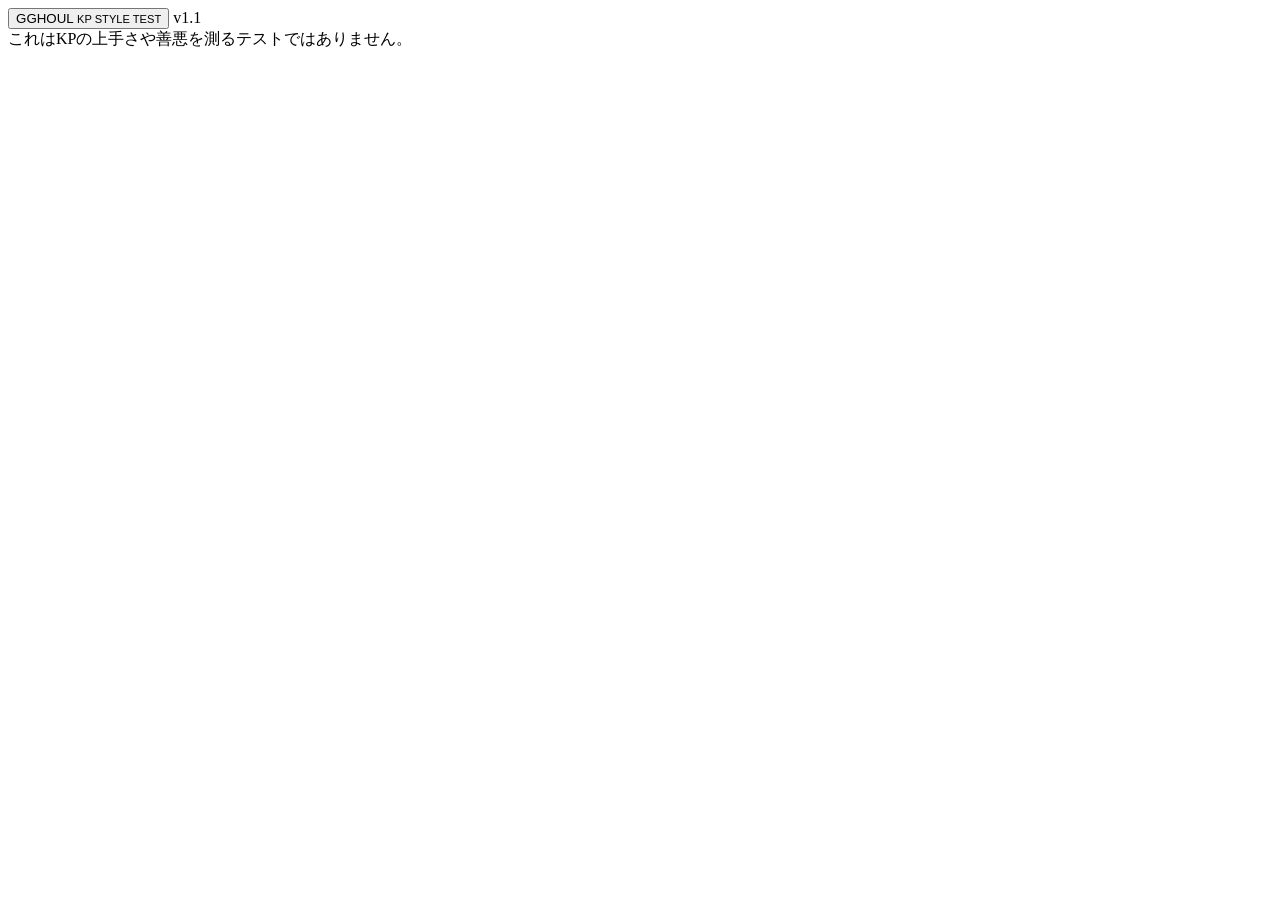
==== ghoul-kp-style/index.html @ 23f78d7a "Add GHOUL GitHub Pages entrypoint" ====
<!doctype html>
<html lang="ja">
<head>
  <meta charset="utf-8">
  <meta name="viewport" content="width=device-width, initial-scale=1">
  <meta name="theme-color" content="#101714">
  <title>GHOUL KP STYLE TEST</title>
  <!-- GitHub Pages frontend / Google Apps Script response backend -->
  <link rel="stylesheet" href="assets/style.css">
</head>
<body>
<script src="assets/script-0.js"></script>
  <div class="grain" aria-hidden="true"></div>
  <header class="site-header">
    <button class="brand" data-action="home" aria-label="最初の画面へ">
      <span class="sigil">G</span><span>GHOUL <small>KP STYLE TEST</small></span>
    </button>
    <span class="version">v1.1</span>
  </header>
  <main id="app" tabindex="-1"></main>
  <footer>これはKPの上手さや善悪を測るテストではありません。</footer>
  <script src="assets/script-1.js"></script>
  <script src="assets/script-2.js"></script>
  <script src="assets/script-3.js"></script>
  <script src="assets/script-4.js"></script>
  <script src="assets/script-5.js"></script>
  <script src="assets/script-6.js"></script>
</body>
</html>
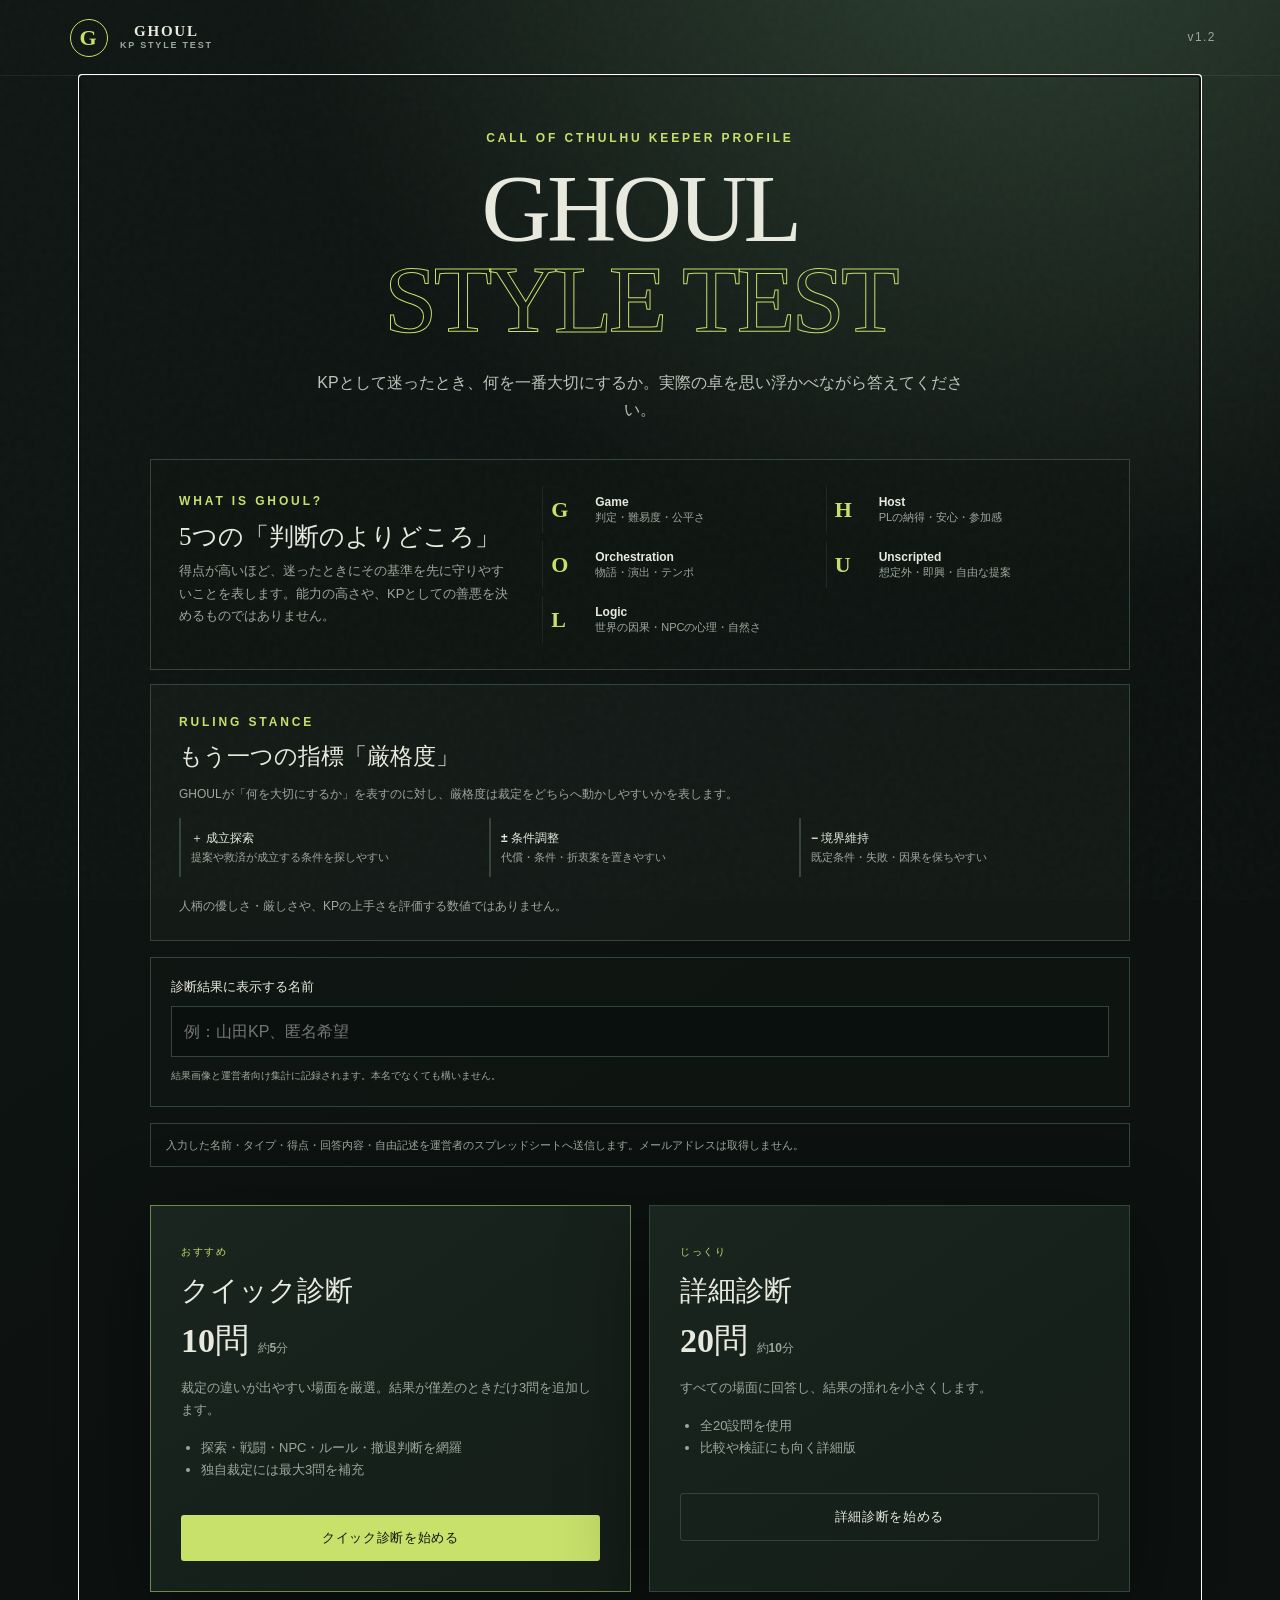
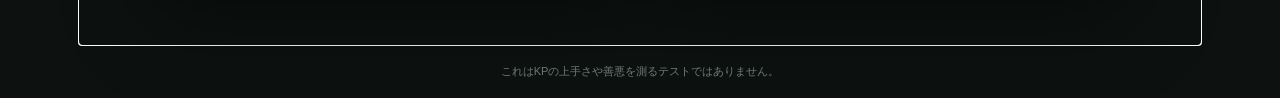
==== commit 81290666: "bump GHOUL calibration version" ====
--- a/ghoul-kp-style/index.html
+++ b/ghoul-kp-style/index.html
@@ -15,7 +15,7 @@
     <button class="brand" data-action="home" aria-label="最初の画面へ">
       <span class="sigil">G</span><span>GHOUL <small>KP STYLE TEST</small></span>
     </button>
-    <span class="version">v1.1</span>
+    <span class="version">v1.2</span>
   </header>
   <main id="app" tabindex="-1"></main>
   <footer>これはKPの上手さや善悪を測るテストではありません。</footer>
--- a/ghoul-kp-style/assets/style.css
+++ b/ghoul-kp-style/assets/style.css
@@ -0,0 +1,11 @@
+:root{--ink:#e9eadf;--muted:#9ca89d;--paper:#101714;--panel:#17211c;--line:#33453b;--acid:#c8e16b;--amber:#e3b968;--danger:#d47768;--shadow:0 24px 80px #0007;font-family:"Yu Gothic UI","Hiragino Kaku Gothic ProN",Meiryo,sans-serif;color:var(--ink);background:var(--paper);font-synthesis:none}*{box-sizing:border-box}body{margin:0;min-height:100vh;background:radial-gradient(circle at 80% -10%,#304334 0,transparent 36%),linear-gradient(145deg,#101714,#0d1210 60%);line-height:1.7}.grain{position:fixed;inset:0;pointer-events:none;opacity:.16;background-image:url("data:image/svg+xml,%3Csvg viewBox='0 0 180 180' xmlns='http://www.w3.org/2000/svg'%3E%3Cfilter id='n'%3E%3CfeTurbulence type='fractalNoise' baseFrequency='.8' numOctaves='4' stitchTiles='stitch'/%3E%3C/filter%3E%3Crect width='100%25' height='100%25' filter='url(%23n)' opacity='.15'/%3E%3C/svg%3E")}.site-header{height:76px;padding:0 clamp(20px,5vw,72px);display:flex;align-items:center;justify-content:space-between;border-bottom:1px solid #ffffff12;position:relative;z-index:2}.brand{display:flex;gap:12px;align-items:center;background:none;border:0;color:var(--ink);font:700 15px/1.1 Georgia,serif;letter-spacing:.12em;cursor:pointer}.brand small{display:block;color:var(--muted);font:600 9px/1.5 sans-serif;letter-spacing:.2em}.sigil{display:grid;place-items:center;width:38px;height:38px;border:1px solid var(--acid);border-radius:50%;color:var(--acid);font:700 22px Georgia,serif}.version{color:var(--muted);font-size:12px;letter-spacing:.12em}main{width:min(1120px,calc(100% - 32px));margin:0 auto;min-height:calc(100vh - 136px);display:grid;align-items:center;padding:52px 0}footer{text-align:center;color:#738078;font-size:11px;padding:18px}.hero{display:grid;grid-template-columns:1.2fr .8fr;gap:56px;align-items:center}.eyebrow{color:var(--acid);font-size:12px;font-weight:700;letter-spacing:.24em;text-transform:uppercase}.hero h1,.result-title{font:400 clamp(48px,8vw,94px)/.94 Georgia,"Yu Mincho",serif;letter-spacing:-.04em;margin:16px 0 24px}.hero h1 span{display:block;color:transparent;-webkit-text-stroke:1px var(--acid)}.lead{max-width:670px;color:#bdc6bc;font-size:16px}.axis-strip{display:flex;gap:8px;margin:30px 0;flex-wrap:wrap}.axis-pill{border:1px solid var(--line);border-radius:999px;padding:7px 12px;font-size:12px}.axis-pill b{color:var(--acid);margin-right:6px}.btn{border:0;border-radius:3px;padding:14px 22px;font-weight:800;letter-spacing:.05em;cursor:pointer;transition:.18s transform,.18s background}.btn:hover{transform:translateY(-2px)}.btn-primary{background:var(--acid);color:#10150f}.btn-secondary{background:transparent;border:1px solid var(--line);color:var(--ink)}.btn:disabled{opacity:.35;cursor:not-allowed;transform:none}.info-card,.question-card,.result-panel{background:linear-gradient(145deg,#1a251f,#141d18);border:1px solid var(--line);box-shadow:var(--shadow);padding:clamp(24px,4vw,48px);position:relative}.info-card:before,.question-card:before{content:"";position:absolute;inset:10px;border:1px solid #ffffff09;pointer-events:none}.info-card h2{font:400 25px Georgia,"Yu Mincho",serif;margin:0 0 18px}.steps{display:grid;gap:16px}.step{display:grid;grid-template-columns:36px 1fr;gap:12px}.step i{font:italic 24px Georgia;color:var(--amber)}.step p{margin:0;color:var(--muted);font-size:13px}.step strong{display:block;color:var(--ink);font-size:14px}.quiz{width:min(900px,100%);margin:auto}.progress-row{display:flex;align-items:center;gap:14px;margin-bottom:18px}.progress-track{height:2px;background:#ffffff17;flex:1}.progress-fill{height:100%;background:var(--acid);transition:width .25s}.progress-text{font:700 11px Georgia;color:var(--muted);letter-spacing:.15em}.q-number{font:italic 18px Georgia;color:var(--amber)}.question-card h1{font:400 clamp(26px,4vw,42px)/1.25 Georgia,"Yu Mincho",serif;margin:8px 0 14px}.scene{color:#b7c1b7;margin:0 0 28px}.choice-group{display:grid;gap:10px;border:0;padding:0;margin:0}.choice-group legend{font-size:12px;color:var(--acid);font-weight:800;letter-spacing:.08em;margin-bottom:12px}.choice{display:grid;grid-template-columns:34px 1fr;align-items:start;gap:12px;border:1px solid var(--line);background:#0e1511aa;padding:14px 16px;cursor:pointer;transition:.15s}.choice:hover{border-color:#78905f}.choice.selected{border-color:var(--acid);background:#263322}.choice input{position:absolute;opacity:0}.choice-key{display:grid;place-items:center;width:28px;height:28px;border:1px solid #536159;border-radius:50%;font:700 12px Georgia}.choice.selected .choice-key{background:var(--acid);border-color:var(--acid);color:#111}.choice-text{font-size:14px}.reason-block{margin-top:28px;padding-top:24px;border-top:1px solid var(--line)}.quiz-actions{display:flex;justify-content:space-between;gap:12px;margin-top:24px}.result-wrap{width:100%}.result-head{display:grid;grid-template-columns:1fr 420px;gap:36px;align-items:center}.result-title{font-size:clamp(50px,8vw,88px);margin:8px 0}.result-name{font:400 clamp(24px,3vw,38px) Georgia,"Yu Mincho",serif;color:var(--acid);margin:0}.result-desc{color:#bbc5bb;max-width:640px}.chart-wrap{aspect-ratio:1;position:relative}.chart-wrap canvas{width:100%;height:100%}.score-grid{display:grid;grid-template-columns:repeat(5,1fr);gap:8px;margin:34px 0}.score{border-top:2px solid var(--line);padding:12px 4px}.score.primary{border-color:var(--acid)}.score b{font:700 24px Georgia}.score small{display:block;color:var(--muted)}.strictness{display:grid;grid-template-columns:auto 1fr;gap:18px;align-items:center;padding:22px;border:1px solid var(--line);margin:24px 0}.strictness-value{font:700 32px Georgia;color:var(--amber)}.strictness h3,.strictness p{margin:0}.strictness p{color:var(--muted);font-size:13px}.answer-review{margin-top:30px}.answer-review details{border-top:1px solid var(--line);padding:14px 0}.answer-review summary{cursor:pointer;font-weight:700}.answer-review p{color:var(--muted);font-size:13px;margin:8px 0}.review-tags{display:flex;gap:8px;flex-wrap:wrap}.review-tag{font-size:11px;border:1px solid var(--line);padding:4px 8px}.error{margin:auto;text-align:center;color:var(--danger)}@media(max-width:800px){.hero,.result-head{grid-template-columns:1fr}.info-card{order:-1}.result-head{gap:12px}.chart-wrap{max-width:360px;margin:auto}.score-grid{grid-template-columns:repeat(5,minmax(54px,1fr))}.question-card{padding:24px 18px}.choice{padding:12px}.site-header{height:64px}main{padding:30px 0}.strictness{grid-template-columns:1fr}.hero h1{font-size:58px}}@media(max-width:480px){.hero{gap:28px}.info-card{padding:24px 20px}.score b{font-size:18px}.score small{font-size:9px}.quiz-actions .btn{padding:12px 15px}.brand{letter-spacing:.06em}}
+/* Diagnosis mode selector */
+.ghoul-guide{display:grid;grid-template-columns:.75fr 1.25fr;gap:28px;text-align:left;margin:36px 0 10px;padding:26px 28px;border:1px solid var(--line);background:#101713aa}.guide-intro h2{font:400 25px Georgia,"Yu Mincho",serif;margin:7px 0}.guide-intro p{color:var(--muted);font-size:13px;margin:0}.guide-axes{display:grid;grid-template-columns:1fr 1fr;gap:8px}.guide-axes>div{display:grid;grid-template-columns:34px 1fr;gap:10px;align-items:center;padding:8px;border-left:1px solid #ffffff12}.guide-axes b{font:700 22px Georgia;color:var(--acid)}.guide-axes span{color:var(--muted);font-size:11px;line-height:1.35}.guide-axes strong{display:block;color:var(--ink);font-size:12px}.guide-axes>div:last-child{grid-column:1/-1}
+.home-wrap{width:min(980px,100%);margin:auto}.hero-copy{text-align:center}.home-title{font:400 clamp(52px,9vw,96px)/.94 Georgia,"Yu Mincho",serif;letter-spacing:-.04em;margin:16px 0 24px}.home-title span{display:block;color:transparent;-webkit-text-stroke:1px var(--acid)}.hero-copy .lead{margin-inline:auto}.hero-copy .axis-strip{justify-content:center}.mode-grid{display:grid;grid-template-columns:1fr 1fr;gap:18px;margin-top:38px;text-align:left}.mode-card{background:linear-gradient(145deg,#1a251f,#141d18);border:1px solid var(--line);padding:30px;position:relative;box-shadow:var(--shadow)}.mode-card.recommended{border-color:#71884e}.mode-label{color:var(--acid);font-size:10px;font-weight:800;letter-spacing:.16em}.mode-card h2{font:400 28px Georgia,"Yu Mincho",serif;margin:8px 0}.mode-count{font:700 34px Georgia;margin:8px 0}.mode-count small{font:600 12px sans-serif;color:var(--muted)}.mode-card>p:not(.mode-count),.mode-card li{color:var(--muted);font-size:13px}.mode-card ul{padding-left:20px;min-height:54px}.mode-card .btn{width:100%;margin-top:8px}.resume{display:block;margin:22px auto 0}@media(max-width:800px){.mode-grid{grid-template-columns:1fr}.mode-card ul{min-height:auto}}
+@media(max-width:700px){.ghoul-guide{grid-template-columns:1fr;padding:22px 18px}.guide-axes{grid-template-columns:1fr}.guide-axes>div:last-child{grid-column:auto}}
+.custom-choice{margin-top:6px;border-style:dashed}.choice-text small{display:block;color:var(--muted);font-size:11px;margin-top:2px}.custom-editor{margin:12px 0 0;padding:16px;border:1px solid var(--line);background:#0e1511aa}.custom-editor label{display:block;color:var(--acid);font-size:12px;font-weight:700}.custom-editor label small{color:var(--muted);font-weight:400}.custom-editor textarea{display:block;width:100%;min-height:92px;margin:10px 0 4px;resize:vertical;border:1px solid var(--line);border-radius:2px;background:#0a100d;color:var(--ink);padding:12px;font:inherit;line-height:1.6}.custom-editor textarea:focus{outline:1px solid var(--acid);border-color:var(--acid)}.custom-editor>span{display:block;text-align:right;color:var(--muted);font-size:10px}.result-metrics{display:grid;grid-template-columns:repeat(3,1fr);gap:8px;margin:22px 0}.result-metrics>div{border:1px solid var(--line);padding:14px;text-align:center}.result-metrics b{display:block;font:700 26px Georgia;color:var(--acid)}.result-metrics span{color:var(--muted);font-size:11px}.metric-note{color:var(--muted);font-size:12px;margin-top:-10px}.reference-note{display:flex;justify-content:space-between;gap:12px;padding:12px 16px;margin-bottom:22px;border:1px solid var(--amber);color:var(--amber);font-size:12px}.reference-note span{color:var(--muted)}.empty-result{max-width:760px;margin:auto;text-align:center}.empty-result .result-desc{margin-inline:auto}
+.strictness-guide{margin:14px 0 0;padding:22px 28px;border:1px solid var(--line);text-align:left;background:#171f1aaa}.strictness-guide h2{font:400 23px Georgia,"Yu Mincho",serif;margin:6px 0}.strictness-guide>p,.strictness-guide>small{color:var(--muted);font-size:12px}.strictness-guide>div{display:grid;grid-template-columns:repeat(3,1fr);gap:8px;margin:14px 0}.strictness-guide>div span{padding:10px;border-left:2px solid var(--line);color:var(--muted);font-size:11px}.strictness-guide>div b{display:block;color:var(--ink);font-size:12px}.strictness-detail{margin-top:7px!important}.strictness-caution{margin-top:5px!important;color:var(--ink)!important;font-weight:700}@media(max-width:700px){.strictness-guide{padding:20px 18px}.strictness-guide>div{grid-template-columns:1fr}}
+.share-panel{display:grid;grid-template-columns:1fr auto;gap:24px;align-items:center;padding:24px 26px;margin:24px 0;border:1px solid var(--line);background:#171f1aaa}.share-panel h2{font:400 23px Georgia,"Yu Mincho",serif;margin:5px 0}.share-panel p{color:var(--muted);font-size:12px;margin:0}.share-actions{display:flex;gap:8px;flex-wrap:wrap;justify-content:flex-end}.share-actions .btn{padding:11px 15px;font-size:12px}@media(max-width:760px){.share-panel{grid-template-columns:1fr}.share-actions{justify-content:flex-start}.share-actions .btn{flex:1 1 180px}}
+.result-image-preview{grid-column:1/-1;width:min(100%,720px);margin:auto;border:1px solid var(--line);display:block}.image-help,.collection-status{grid-column:1/-1;text-align:center}.collection-notice{margin:16px 0 0;padding:12px 15px;border:1px solid var(--line);color:var(--muted);font-size:11px;text-align:left}.share-actions a{text-align:center;text-decoration:none}.collection-status{color:var(--muted);font-size:11px}
+.name-entry{margin:16px 0 0;padding:18px 20px;border:1px solid var(--line);text-align:left;background:#101713aa}.name-entry label{display:block;color:var(--ink);font-weight:700;font-size:13px}.name-entry input{width:100%;margin:8px 0 3px;padding:11px 12px;border:1px solid var(--line);background:#0a100d;color:var(--ink);font:inherit}.name-entry input:focus{outline:1px solid var(--acid);border-color:var(--acid)}.name-entry small{color:var(--muted);font-size:10px}.name-entry.invalid{border-color:var(--danger)}.name-entry.invalid:after{content:'名前を入力してから診断を選んでください。';display:block;color:var(--danger);font-size:11px;margin-top:5px}.drive-image-link{grid-column:1/-1;text-align:center}.copy-status{color:var(--acid)!important;text-align:center;grid-column:1/-1}
+.name-entry.invalid:after{content:'名前を入力してから診断を選んでください。'}.drive-image-link{display:none}
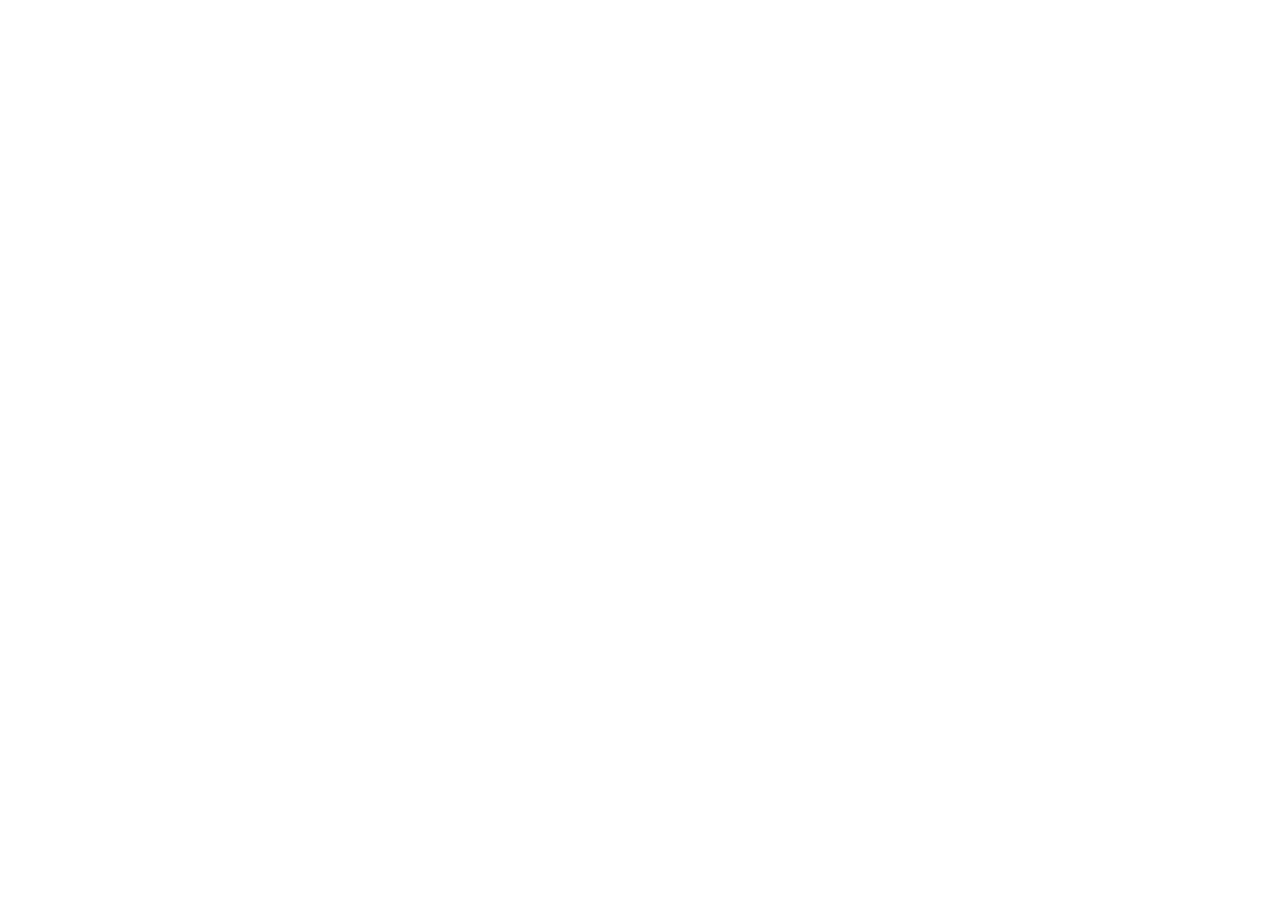
==== commit a3f504cb: "redirect GHOUL page to dedicated repository" ====
--- a/ghoul-kp-style/index.html
+++ b/ghoul-kp-style/index.html
@@ -3,27 +3,12 @@
 <head>
   <meta charset="utf-8">
   <meta name="viewport" content="width=device-width, initial-scale=1">
-  <meta name="theme-color" content="#101714">
+  <meta http-equiv="refresh" content="0;url=https://kanjiki.github.io/GHOUL-KP/">
+  <link rel="canonical" href="https://kanjiki.github.io/GHOUL-KP/">
   <title>GHOUL KP STYLE TEST</title>
-  <!-- GitHub Pages frontend / Google Apps Script response backend -->
-  <link rel="stylesheet" href="assets/style.css">
 </head>
 <body>
-<script src="assets/script-0.js"></script>
-  <div class="grain" aria-hidden="true"></div>
-  <header class="site-header">
-    <button class="brand" data-action="home" aria-label="最初の画面へ">
-      <span class="sigil">G</span><span>GHOUL <small>KP STYLE TEST</small></span>
-    </button>
-    <span class="version">v1.2</span>
-  </header>
-  <main id="app" tabindex="-1"></main>
-  <footer>これはKPの上手さや善悪を測るテストではありません。</footer>
-  <script src="assets/script-1.js"></script>
-  <script src="assets/script-2.js"></script>
-  <script src="assets/script-3.js"></script>
-  <script src="assets/script-4.js"></script>
-  <script src="assets/script-5.js"></script>
-  <script src="assets/script-6.js"></script>
+  <p>GHOUL KP STYLE TEST は移動しました。<a href="https://kanjiki.github.io/GHOUL-KP/">新しいページを開く</a></p>
+  <script>location.replace('https://kanjiki.github.io/GHOUL-KP/' + location.search + location.hash);</script>
 </body>
 </html>
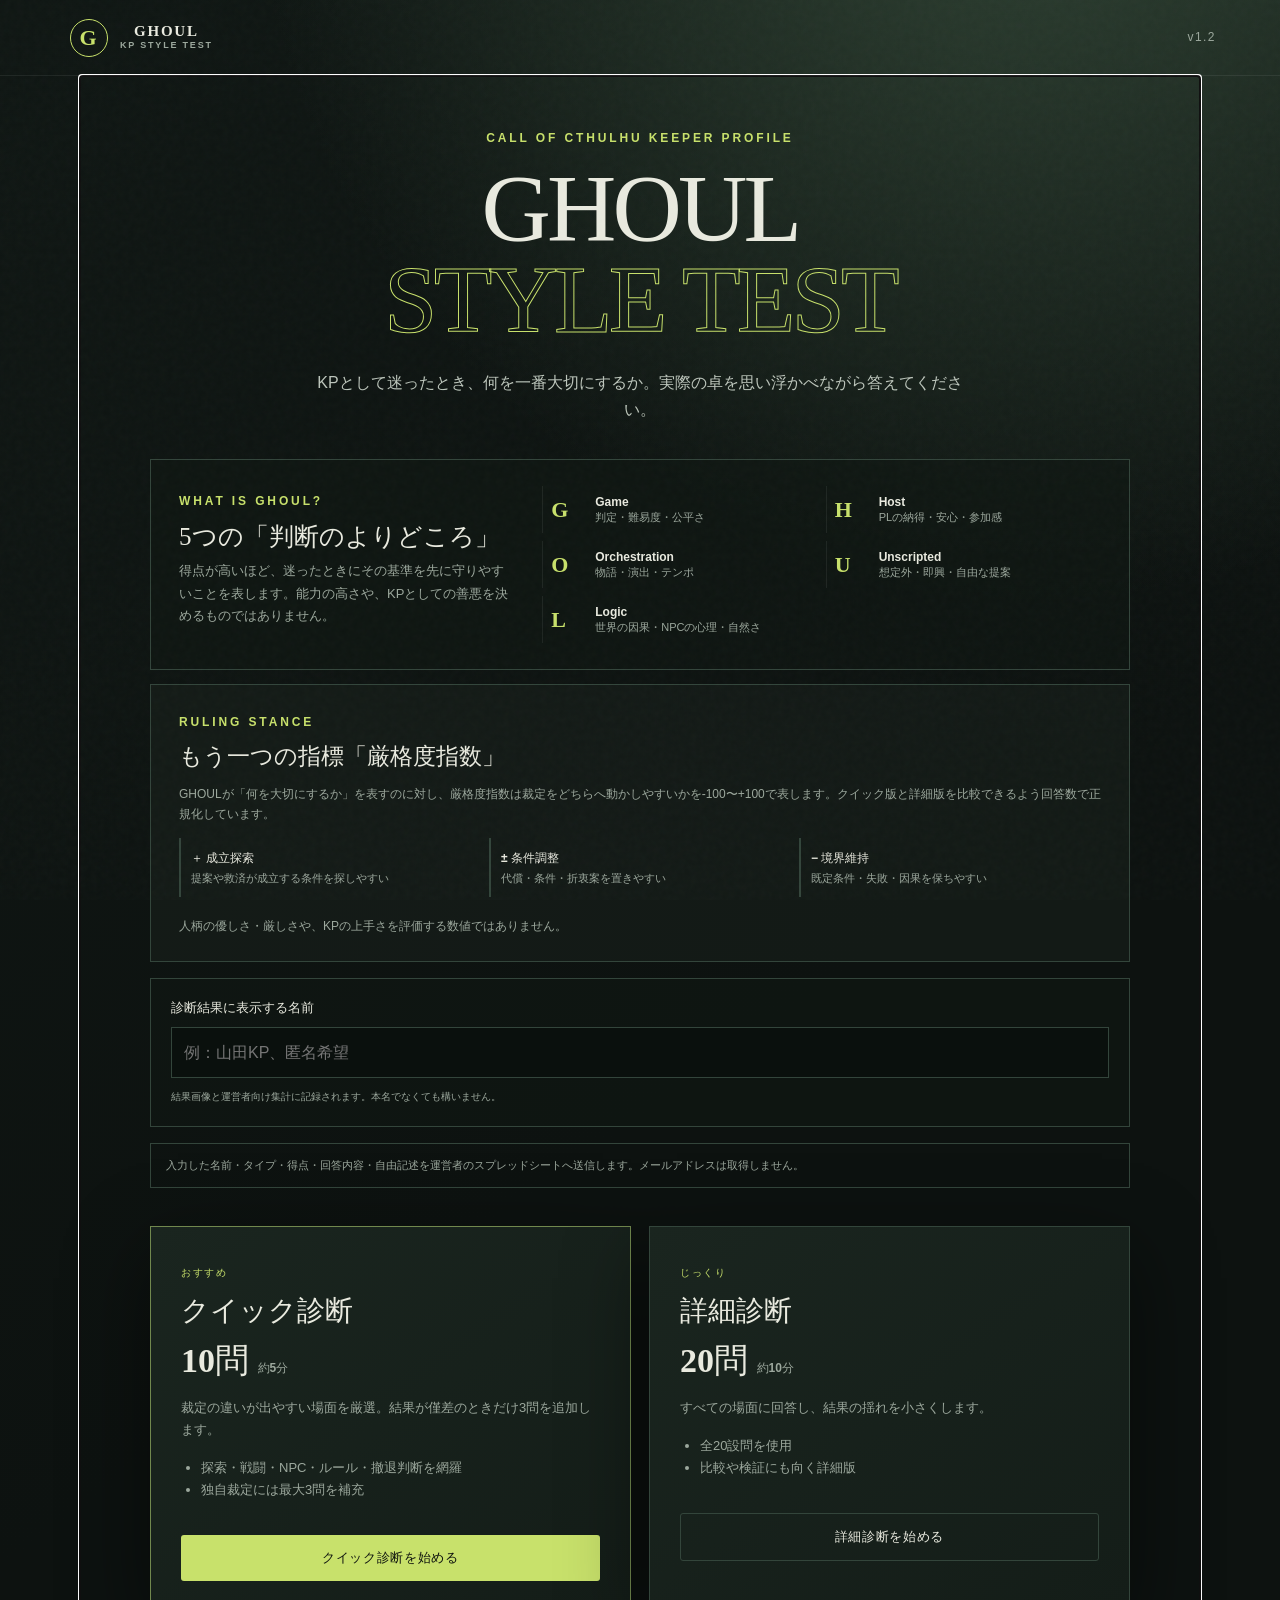
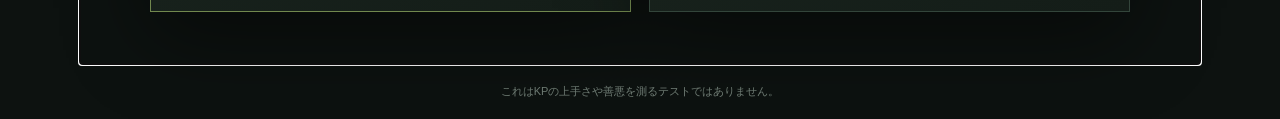
==== commit b20bf2bc: "keep legacy GHOUL page live until new Pages is enabled" ====
--- a/ghoul-kp-style/index.html
+++ b/ghoul-kp-style/index.html
@@ -3,12 +3,27 @@
 <head>
   <meta charset="utf-8">
   <meta name="viewport" content="width=device-width, initial-scale=1">
-  <meta http-equiv="refresh" content="0;url=https://kanjiki.github.io/GHOUL-KP/">
-  <link rel="canonical" href="https://kanjiki.github.io/GHOUL-KP/">
+  <meta name="theme-color" content="#101714">
   <title>GHOUL KP STYLE TEST</title>
+  <!-- GitHub Pages frontend / Google Apps Script response backend -->
+  <link rel="stylesheet" href="assets/style.css">
 </head>
 <body>
-  <p>GHOUL KP STYLE TEST は移動しました。<a href="https://kanjiki.github.io/GHOUL-KP/">新しいページを開く</a></p>
-  <script>location.replace('https://kanjiki.github.io/GHOUL-KP/' + location.search + location.hash);</script>
+<script src="assets/script-0.js"></script>
+  <div class="grain" aria-hidden="true"></div>
+  <header class="site-header">
+    <button class="brand" data-action="home" aria-label="最初の画面へ">
+      <span class="sigil">G</span><span>GHOUL <small>KP STYLE TEST</small></span>
+    </button>
+    <span class="version">v1.2</span>
+  </header>
+  <main id="app" tabindex="-1"></main>
+  <footer>これはKPの上手さや善悪を測るテストではありません。</footer>
+  <script src="assets/script-1.js"></script>
+  <script src="assets/script-2.js"></script>
+  <script src="assets/script-3.js"></script>
+  <script src="assets/script-4.js"></script>
+  <script src="assets/script-5.js"></script>
+  <script src="assets/script-6.js"></script>
 </body>
 </html>
--- a/ghoul-kp-style/assets/style.css
+++ b/ghoul-kp-style/assets/style.css
@@ -0,0 +1,11 @@
+:root{--ink:#e9eadf;--muted:#9ca89d;--paper:#101714;--panel:#17211c;--line:#33453b;--acid:#c8e16b;--amber:#e3b968;--danger:#d47768;--shadow:0 24px 80px #0007;font-family:"Yu Gothic UI","Hiragino Kaku Gothic ProN",Meiryo,sans-serif;color:var(--ink);background:var(--paper);font-synthesis:none}*{box-sizing:border-box}body{margin:0;min-height:100vh;background:radial-gradient(circle at 80% -10%,#304334 0,transparent 36%),linear-gradient(145deg,#101714,#0d1210 60%);line-height:1.7}.grain{position:fixed;inset:0;pointer-events:none;opacity:.16;background-image:url("data:image/svg+xml,%3Csvg viewBox='0 0 180 180' xmlns='http://www.w3.org/2000/svg'%3E%3Cfilter id='n'%3E%3CfeTurbulence type='fractalNoise' baseFrequency='.8' numOctaves='4' stitchTiles='stitch'/%3E%3C/filter%3E%3Crect width='100%25' height='100%25' filter='url(%23n)' opacity='.15'/%3E%3C/svg%3E")}.site-header{height:76px;padding:0 clamp(20px,5vw,72px);display:flex;align-items:center;justify-content:space-between;border-bottom:1px solid #ffffff12;position:relative;z-index:2}.brand{display:flex;gap:12px;align-items:center;background:none;border:0;color:var(--ink);font:700 15px/1.1 Georgia,serif;letter-spacing:.12em;cursor:pointer}.brand small{display:block;color:var(--muted);font:600 9px/1.5 sans-serif;letter-spacing:.2em}.sigil{display:grid;place-items:center;width:38px;height:38px;border:1px solid var(--acid);border-radius:50%;color:var(--acid);font:700 22px Georgia,serif}.version{color:var(--muted);font-size:12px;letter-spacing:.12em}main{width:min(1120px,calc(100% - 32px));margin:0 auto;min-height:calc(100vh - 136px);display:grid;align-items:center;padding:52px 0}footer{text-align:center;color:#738078;font-size:11px;padding:18px}.hero{display:grid;grid-template-columns:1.2fr .8fr;gap:56px;align-items:center}.eyebrow{color:var(--acid);font-size:12px;font-weight:700;letter-spacing:.24em;text-transform:uppercase}.hero h1,.result-title{font:400 clamp(48px,8vw,94px)/.94 Georgia,"Yu Mincho",serif;letter-spacing:-.04em;margin:16px 0 24px}.hero h1 span{display:block;color:transparent;-webkit-text-stroke:1px var(--acid)}.lead{max-width:670px;color:#bdc6bc;font-size:16px}.axis-strip{display:flex;gap:8px;margin:30px 0;flex-wrap:wrap}.axis-pill{border:1px solid var(--line);border-radius:999px;padding:7px 12px;font-size:12px}.axis-pill b{color:var(--acid);margin-right:6px}.btn{border:0;border-radius:3px;padding:14px 22px;font-weight:800;letter-spacing:.05em;cursor:pointer;transition:.18s transform,.18s background}.btn:hover{transform:translateY(-2px)}.btn-primary{background:var(--acid);color:#10150f}.btn-secondary{background:transparent;border:1px solid var(--line);color:var(--ink)}.btn:disabled{opacity:.35;cursor:not-allowed;transform:none}.info-card,.question-card,.result-panel{background:linear-gradient(145deg,#1a251f,#141d18);border:1px solid var(--line);box-shadow:var(--shadow);padding:clamp(24px,4vw,48px);position:relative}.info-card:before,.question-card:before{content:"";position:absolute;inset:10px;border:1px solid #ffffff09;pointer-events:none}.info-card h2{font:400 25px Georgia,"Yu Mincho",serif;margin:0 0 18px}.steps{display:grid;gap:16px}.step{display:grid;grid-template-columns:36px 1fr;gap:12px}.step i{font:italic 24px Georgia;color:var(--amber)}.step p{margin:0;color:var(--muted);font-size:13px}.step strong{display:block;color:var(--ink);font-size:14px}.quiz{width:min(900px,100%);margin:auto}.progress-row{display:flex;align-items:center;gap:14px;margin-bottom:18px}.progress-track{height:2px;background:#ffffff17;flex:1}.progress-fill{height:100%;background:var(--acid);transition:width .25s}.progress-text{font:700 11px Georgia;color:var(--muted);letter-spacing:.15em}.q-number{font:italic 18px Georgia;color:var(--amber)}.question-card h1{font:400 clamp(26px,4vw,42px)/1.25 Georgia,"Yu Mincho",serif;margin:8px 0 14px}.scene{color:#b7c1b7;margin:0 0 28px}.choice-group{display:grid;gap:10px;border:0;padding:0;margin:0}.choice-group legend{font-size:12px;color:var(--acid);font-weight:800;letter-spacing:.08em;margin-bottom:12px}.choice{display:grid;grid-template-columns:34px 1fr;align-items:start;gap:12px;border:1px solid var(--line);background:#0e1511aa;padding:14px 16px;cursor:pointer;transition:.15s}.choice:hover{border-color:#78905f}.choice.selected{border-color:var(--acid);background:#263322}.choice input{position:absolute;opacity:0}.choice-key{display:grid;place-items:center;width:28px;height:28px;border:1px solid #536159;border-radius:50%;font:700 12px Georgia}.choice.selected .choice-key{background:var(--acid);border-color:var(--acid);color:#111}.choice-text{font-size:14px}.reason-block{margin-top:28px;padding-top:24px;border-top:1px solid var(--line)}.quiz-actions{display:flex;justify-content:space-between;gap:12px;margin-top:24px}.result-wrap{width:100%}.result-head{display:grid;grid-template-columns:1fr 420px;gap:36px;align-items:center}.result-title{font-size:clamp(50px,8vw,88px);margin:8px 0}.result-name{font:400 clamp(24px,3vw,38px) Georgia,"Yu Mincho",serif;color:var(--acid);margin:0}.result-desc{color:#bbc5bb;max-width:640px}.chart-wrap{aspect-ratio:1;position:relative}.chart-wrap canvas{width:100%;height:100%}.score-grid{display:grid;grid-template-columns:repeat(5,1fr);gap:8px;margin:34px 0}.score{border-top:2px solid var(--line);padding:12px 4px}.score.primary{border-color:var(--acid)}.score b{font:700 24px Georgia}.score small{display:block;color:var(--muted)}.strictness{display:grid;grid-template-columns:auto 1fr;gap:18px;align-items:center;padding:22px;border:1px solid var(--line);margin:24px 0}.strictness-value{font:700 32px Georgia;color:var(--amber)}.strictness h3,.strictness p{margin:0}.strictness p{color:var(--muted);font-size:13px}.answer-review{margin-top:30px}.answer-review details{border-top:1px solid var(--line);padding:14px 0}.answer-review summary{cursor:pointer;font-weight:700}.answer-review p{color:var(--muted);font-size:13px;margin:8px 0}.review-tags{display:flex;gap:8px;flex-wrap:wrap}.review-tag{font-size:11px;border:1px solid var(--line);padding:4px 8px}.error{margin:auto;text-align:center;color:var(--danger)}@media(max-width:800px){.hero,.result-head{grid-template-columns:1fr}.info-card{order:-1}.result-head{gap:12px}.chart-wrap{max-width:360px;margin:auto}.score-grid{grid-template-columns:repeat(5,minmax(54px,1fr))}.question-card{padding:24px 18px}.choice{padding:12px}.site-header{height:64px}main{padding:30px 0}.strictness{grid-template-columns:1fr}.hero h1{font-size:58px}}@media(max-width:480px){.hero{gap:28px}.info-card{padding:24px 20px}.score b{font-size:18px}.score small{font-size:9px}.quiz-actions .btn{padding:12px 15px}.brand{letter-spacing:.06em}}
+/* Diagnosis mode selector */
+.ghoul-guide{display:grid;grid-template-columns:.75fr 1.25fr;gap:28px;text-align:left;margin:36px 0 10px;padding:26px 28px;border:1px solid var(--line);background:#101713aa}.guide-intro h2{font:400 25px Georgia,"Yu Mincho",serif;margin:7px 0}.guide-intro p{color:var(--muted);font-size:13px;margin:0}.guide-axes{display:grid;grid-template-columns:1fr 1fr;gap:8px}.guide-axes>div{display:grid;grid-template-columns:34px 1fr;gap:10px;align-items:center;padding:8px;border-left:1px solid #ffffff12}.guide-axes b{font:700 22px Georgia;color:var(--acid)}.guide-axes span{color:var(--muted);font-size:11px;line-height:1.35}.guide-axes strong{display:block;color:var(--ink);font-size:12px}.guide-axes>div:last-child{grid-column:1/-1}
+.home-wrap{width:min(980px,100%);margin:auto}.hero-copy{text-align:center}.home-title{font:400 clamp(52px,9vw,96px)/.94 Georgia,"Yu Mincho",serif;letter-spacing:-.04em;margin:16px 0 24px}.home-title span{display:block;color:transparent;-webkit-text-stroke:1px var(--acid)}.hero-copy .lead{margin-inline:auto}.hero-copy .axis-strip{justify-content:center}.mode-grid{display:grid;grid-template-columns:1fr 1fr;gap:18px;margin-top:38px;text-align:left}.mode-card{background:linear-gradient(145deg,#1a251f,#141d18);border:1px solid var(--line);padding:30px;position:relative;box-shadow:var(--shadow)}.mode-card.recommended{border-color:#71884e}.mode-label{color:var(--acid);font-size:10px;font-weight:800;letter-spacing:.16em}.mode-card h2{font:400 28px Georgia,"Yu Mincho",serif;margin:8px 0}.mode-count{font:700 34px Georgia;margin:8px 0}.mode-count small{font:600 12px sans-serif;color:var(--muted)}.mode-card>p:not(.mode-count),.mode-card li{color:var(--muted);font-size:13px}.mode-card ul{padding-left:20px;min-height:54px}.mode-card .btn{width:100%;margin-top:8px}.resume{display:block;margin:22px auto 0}@media(max-width:800px){.mode-grid{grid-template-columns:1fr}.mode-card ul{min-height:auto}}
+@media(max-width:700px){.ghoul-guide{grid-template-columns:1fr;padding:22px 18px}.guide-axes{grid-template-columns:1fr}.guide-axes>div:last-child{grid-column:auto}}
+.custom-choice{margin-top:6px;border-style:dashed}.choice-text small{display:block;color:var(--muted);font-size:11px;margin-top:2px}.custom-editor{margin:12px 0 0;padding:16px;border:1px solid var(--line);background:#0e1511aa}.custom-editor label{display:block;color:var(--acid);font-size:12px;font-weight:700}.custom-editor label small{color:var(--muted);font-weight:400}.custom-editor textarea{display:block;width:100%;min-height:92px;margin:10px 0 4px;resize:vertical;border:1px solid var(--line);border-radius:2px;background:#0a100d;color:var(--ink);padding:12px;font:inherit;line-height:1.6}.custom-editor textarea:focus{outline:1px solid var(--acid);border-color:var(--acid)}.custom-editor>span{display:block;text-align:right;color:var(--muted);font-size:10px}.result-metrics{display:grid;grid-template-columns:repeat(3,1fr);gap:8px;margin:22px 0}.result-metrics>div{border:1px solid var(--line);padding:14px;text-align:center}.result-metrics b{display:block;font:700 26px Georgia;color:var(--acid)}.result-metrics span{color:var(--muted);font-size:11px}.metric-note{color:var(--muted);font-size:12px;margin-top:-10px}.reference-note{display:flex;justify-content:space-between;gap:12px;padding:12px 16px;margin-bottom:22px;border:1px solid var(--amber);color:var(--amber);font-size:12px}.reference-note span{color:var(--muted)}.empty-result{max-width:760px;margin:auto;text-align:center}.empty-result .result-desc{margin-inline:auto}
+.strictness-guide{margin:14px 0 0;padding:22px 28px;border:1px solid var(--line);text-align:left;background:#171f1aaa}.strictness-guide h2{font:400 23px Georgia,"Yu Mincho",serif;margin:6px 0}.strictness-guide>p,.strictness-guide>small{color:var(--muted);font-size:12px}.strictness-guide>div{display:grid;grid-template-columns:repeat(3,1fr);gap:8px;margin:14px 0}.strictness-guide>div span{padding:10px;border-left:2px solid var(--line);color:var(--muted);font-size:11px}.strictness-guide>div b{display:block;color:var(--ink);font-size:12px}.strictness-detail{margin-top:7px!important}.strictness-caution{margin-top:5px!important;color:var(--ink)!important;font-weight:700}@media(max-width:700px){.strictness-guide{padding:20px 18px}.strictness-guide>div{grid-template-columns:1fr}}
+.share-panel{display:grid;grid-template-columns:1fr auto;gap:24px;align-items:center;padding:24px 26px;margin:24px 0;border:1px solid var(--line);background:#171f1aaa}.share-panel h2{font:400 23px Georgia,"Yu Mincho",serif;margin:5px 0}.share-panel p{color:var(--muted);font-size:12px;margin:0}.share-actions{display:flex;gap:8px;flex-wrap:wrap;justify-content:flex-end}.share-actions .btn{padding:11px 15px;font-size:12px}@media(max-width:760px){.share-panel{grid-template-columns:1fr}.share-actions{justify-content:flex-start}.share-actions .btn{flex:1 1 180px}}
+.result-image-preview{grid-column:1/-1;width:min(100%,720px);margin:auto;border:1px solid var(--line);display:block}.image-help,.collection-status{grid-column:1/-1;text-align:center}.collection-notice{margin:16px 0 0;padding:12px 15px;border:1px solid var(--line);color:var(--muted);font-size:11px;text-align:left}.share-actions a{text-align:center;text-decoration:none}.collection-status{color:var(--muted);font-size:11px}
+.name-entry{margin:16px 0 0;padding:18px 20px;border:1px solid var(--line);text-align:left;background:#101713aa}.name-entry label{display:block;color:var(--ink);font-weight:700;font-size:13px}.name-entry input{width:100%;margin:8px 0 3px;padding:11px 12px;border:1px solid var(--line);background:#0a100d;color:var(--ink);font:inherit}.name-entry input:focus{outline:1px solid var(--acid);border-color:var(--acid)}.name-entry small{color:var(--muted);font-size:10px}.name-entry.invalid{border-color:var(--danger)}.name-entry.invalid:after{content:'名前を入力してから診断を選んでください。';display:block;color:var(--danger);font-size:11px;margin-top:5px}.drive-image-link{grid-column:1/-1;text-align:center}.copy-status{color:var(--acid)!important;text-align:center;grid-column:1/-1}
+.name-entry.invalid:after{content:'名前を入力してから診断を選んでください。'}.drive-image-link{display:none}
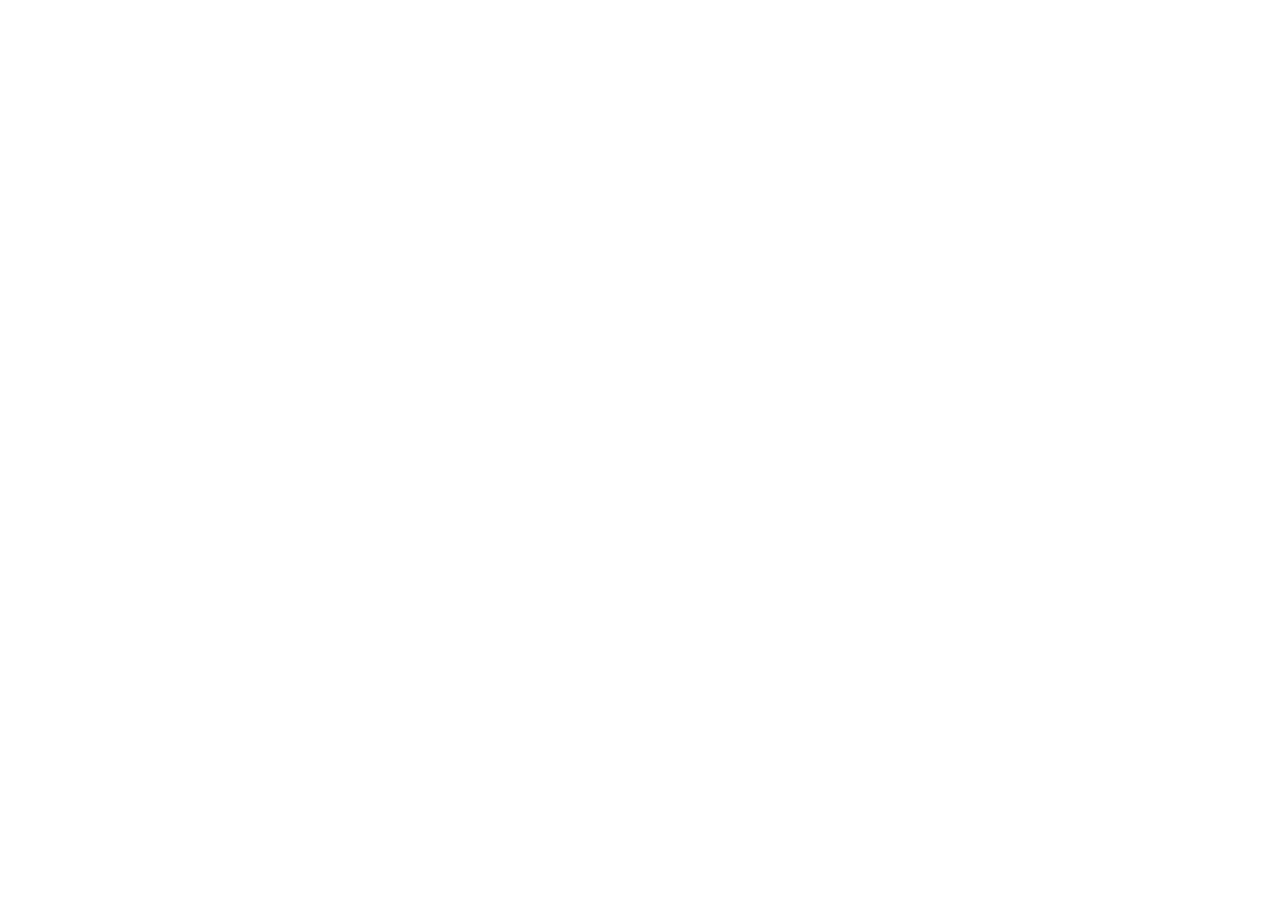
==== commit a82972cc: "redirect legacy GHOUL page to GHOUL-KP" ====
--- a/ghoul-kp-style/index.html
+++ b/ghoul-kp-style/index.html
@@ -3,27 +3,12 @@
 <head>
   <meta charset="utf-8">
   <meta name="viewport" content="width=device-width, initial-scale=1">
-  <meta name="theme-color" content="#101714">
+  <meta http-equiv="refresh" content="0;url=https://kanjiki.github.io/GHOUL-KP/">
+  <link rel="canonical" href="https://kanjiki.github.io/GHOUL-KP/">
   <title>GHOUL KP STYLE TEST</title>
-  <!-- GitHub Pages frontend / Google Apps Script response backend -->
-  <link rel="stylesheet" href="assets/style.css">
 </head>
 <body>
-<script src="assets/script-0.js"></script>
-  <div class="grain" aria-hidden="true"></div>
-  <header class="site-header">
-    <button class="brand" data-action="home" aria-label="最初の画面へ">
-      <span class="sigil">G</span><span>GHOUL <small>KP STYLE TEST</small></span>
-    </button>
-    <span class="version">v1.2</span>
-  </header>
-  <main id="app" tabindex="-1"></main>
-  <footer>これはKPの上手さや善悪を測るテストではありません。</footer>
-  <script src="assets/script-1.js"></script>
-  <script src="assets/script-2.js"></script>
-  <script src="assets/script-3.js"></script>
-  <script src="assets/script-4.js"></script>
-  <script src="assets/script-5.js"></script>
-  <script src="assets/script-6.js"></script>
+  <p>GHOUL KP STYLE TEST は移動しました。<a href="https://kanjiki.github.io/GHOUL-KP/">新しいページを開く</a></p>
+  <script>location.replace('https://kanjiki.github.io/GHOUL-KP/' + location.search + location.hash);</script>
 </body>
 </html>
